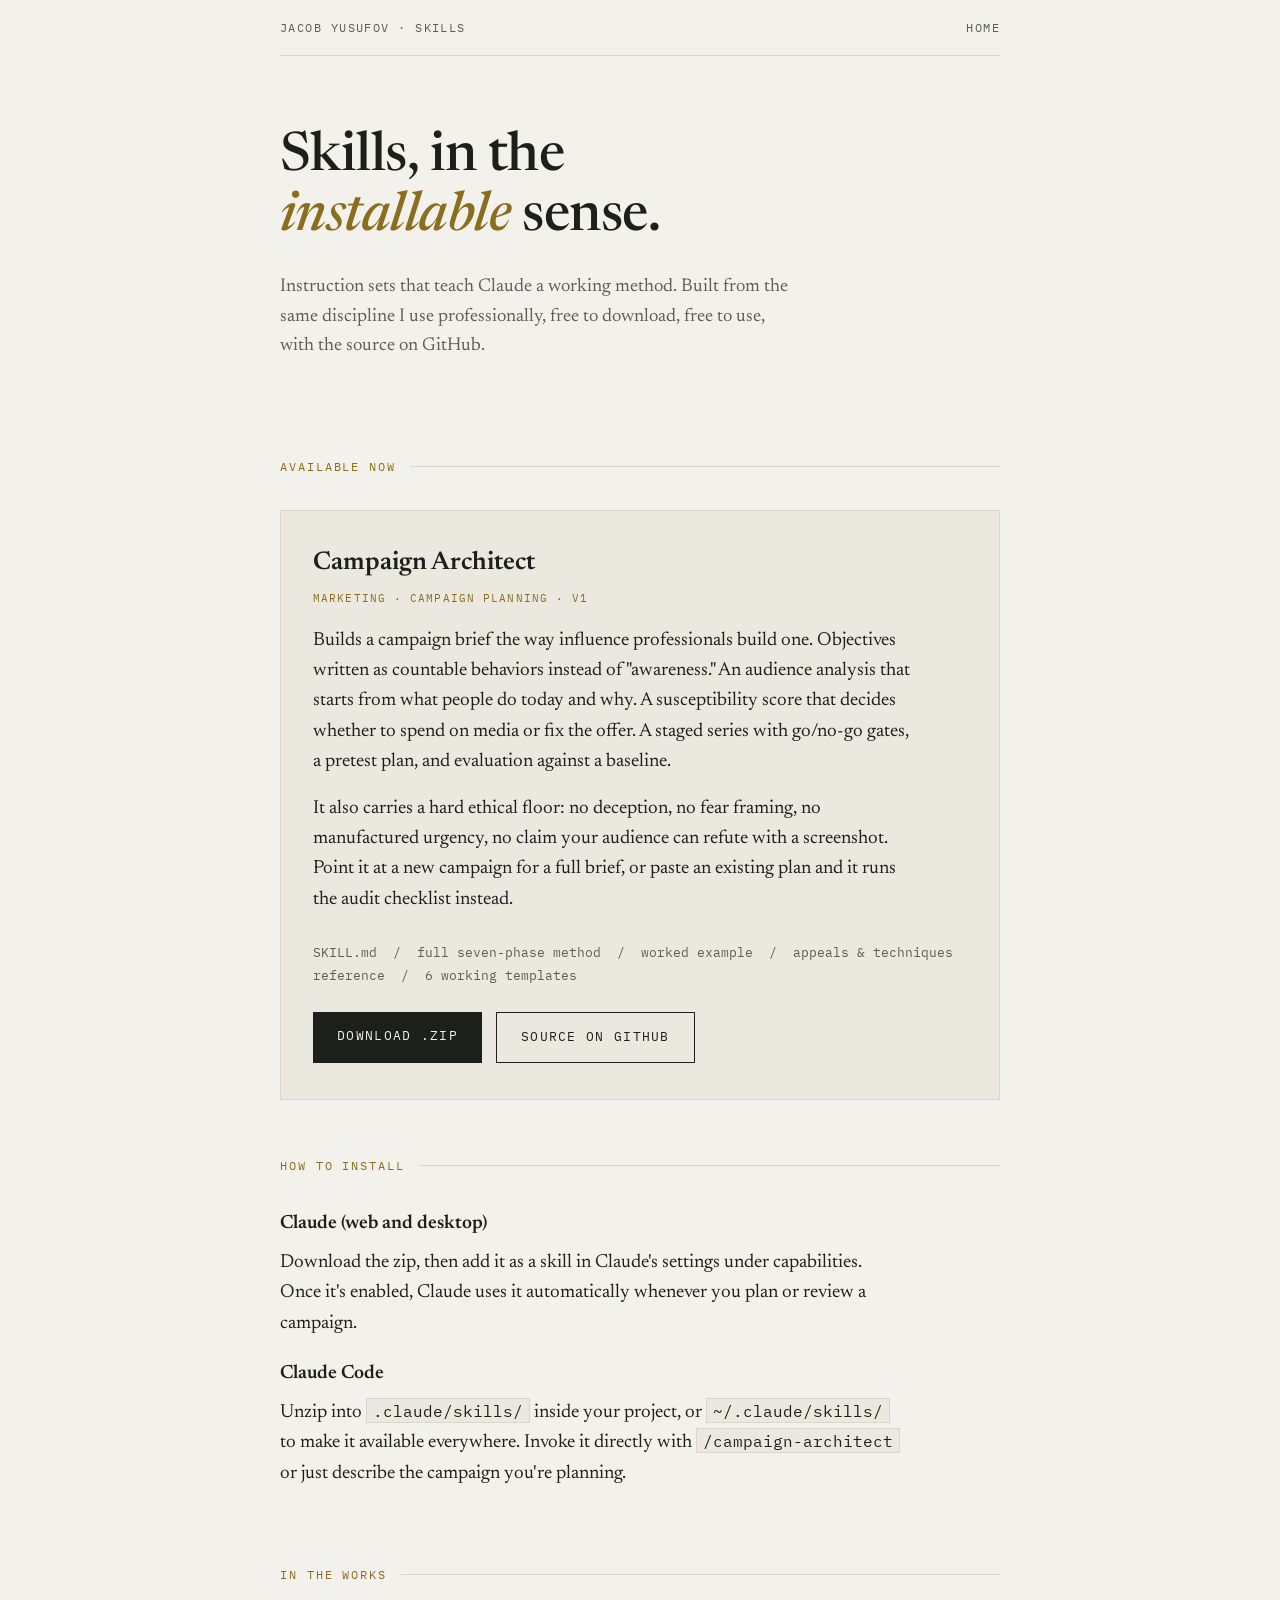
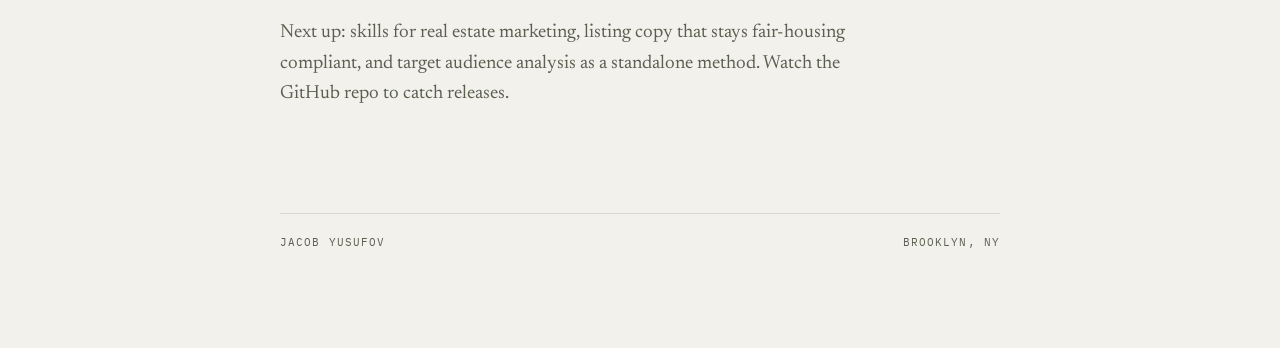
==== skills.html @ b55a3451 "Add files via upload" ====
<!doctype html>
<html lang="en">
<head>
<meta charset="utf-8">
<meta name="viewport" content="width=device-width, initial-scale=1">
<title>Skills | Jacob Yusufov</title>
<meta name="description" content="Free, installable Claude skills by Jacob Yusufov. Marketing and campaign methodology built on target audience analysis.">
<link rel="canonical" href="https://jacobyusufov.com/skills.html">
<meta property="og:type" content="website">
<meta property="og:title" content="Skills | Jacob Yusufov">
<meta property="og:description" content="Free, installable Claude skills built on real influence methodology.">
<meta property="og:url" content="https://jacobyusufov.com/skills.html">
<link rel="icon" href="data:image/svg+xml,%3Csvg xmlns='http://www.w3.org/2000/svg' viewBox='0 0 100 100'%3E%3Crect width='100' height='100' fill='%231D1F1A'/%3E%3Ctext x='50' y='68' font-size='52' text-anchor='middle' fill='%23C6A840' font-family='Georgia,serif'%3EJY%3C/text%3E%3C/svg%3E">
<link rel="stylesheet" href="https://fonts.googleapis.com/css2?family=Newsreader:ital,opsz,wght@0,6..72,400;0,6..72,500;0,6..72,600;1,6..72,400&family=IBM+Plex+Mono:wght@400;500&display=swap">
<style>
  :root {
    --paper: #F2F1EB;
    --ink: #1D1F1A;
    --muted: #5A5F50;
    --line: #D9D7CA;
    --brass: #8A6D1F;
    --card: #EBE9DF;
    color-scheme: light dark;
  }
  @media (prefers-color-scheme: dark) {
    :root {
      --paper: #171912;
      --ink: #E8E6DB;
      --muted: #A8AB9B;
      --line: #32352B;
      --brass: #C6A840;
      --card: #1E211A;
    }
  }

  body {
    margin: 0;
    background: var(--paper);
    color: var(--ink);
    font-family: "Newsreader", Georgia, "Times New Roman", serif;
    font-size: 19px;
    line-height: 1.6;
    padding-inline: 24px;
    padding-block: 0 96px;
  }
  .wrap { max-width: 720px; margin: 0 auto; }

  .topbar {
    display: flex;
    justify-content: space-between;
    gap: 16px;
    padding-block: 18px;
    border-bottom: 1px solid var(--line);
    font-family: "IBM Plex Mono", "Courier New", monospace;
    font-size: 12px;
    letter-spacing: 0.12em;
    text-transform: uppercase;
    color: var(--muted);
  }
  .topbar .dot { color: var(--brass); }
  .topbar a { color: var(--muted); text-decoration: none; }
  .topbar a:hover { color: var(--brass); }

  .hero { padding-block: 72px 48px; }
  .hero h1 {
    font-size: clamp(2.2rem, 6vw, 3.4rem);
    font-weight: 500;
    line-height: 1.1;
    letter-spacing: -0.01em;
    margin: 0 0 24px;
    text-wrap: balance;
    max-width: 18ch;
  }
  .hero h1 em { font-style: italic; color: var(--brass); }
  .hero .lede { font-size: 1.16rem; color: var(--muted); max-width: 52ch; margin: 0; }

  section { padding-block: 48px 8px; }
  .eyebrow {
    display: flex;
    align-items: center;
    gap: 14px;
    font-family: "IBM Plex Mono", "Courier New", monospace;
    font-size: 12px;
    letter-spacing: 0.16em;
    text-transform: uppercase;
    color: var(--brass);
    margin-bottom: 34px;
  }
  .eyebrow::after { content: ""; flex: 1; height: 1px; background: var(--line); }

  .skill {
    border: 1px solid var(--line);
    background: var(--card);
    padding: 32px 32px 36px;
  }
  .skill h2 {
    font-size: 1.6rem;
    font-weight: 600;
    margin: 0 0 6px;
  }
  .skill .tag {
    font-family: "IBM Plex Mono", "Courier New", monospace;
    font-size: 11px;
    letter-spacing: 0.1em;
    text-transform: uppercase;
    color: var(--brass);
    display: block;
    margin-bottom: 18px;
  }
  .skill p { margin: 0 0 16px; max-width: 60ch; }
  .skill p:last-of-type { margin-bottom: 26px; }
  .contents {
    font-family: "IBM Plex Mono", "Courier New", monospace;
    font-size: 12.5px;
    color: var(--muted);
    line-height: 1.8;
    margin: 0 0 26px;
  }
  .btnrow { display: flex; gap: 14px; flex-wrap: wrap; }
  .btn {
    display: inline-block;
    font-family: "IBM Plex Mono", "Courier New", monospace;
    font-size: 13px;
    letter-spacing: 0.1em;
    text-transform: uppercase;
    padding: 14px 24px;
    text-decoration: none;
    transition: background 0.15s ease;
  }
  .btn.primary { color: var(--paper); background: var(--ink); }
  .btn.primary:hover { background: var(--brass); }
  .btn.ghost { color: var(--ink); border: 1px solid var(--ink); }
  .btn.ghost:hover { border-color: var(--brass); color: var(--brass); }
  .btn:focus-visible { outline: 2px solid var(--brass); outline-offset: 3px; }

  .install h3 {
    font-size: 1.2rem;
    font-weight: 600;
    margin: 0 0 8px;
  }
  .install p { max-width: 62ch; margin: 0 0 20px; }
  code {
    font-family: "IBM Plex Mono", "Courier New", monospace;
    font-size: 0.85em;
    background: var(--card);
    border: 1px solid var(--line);
    padding: 1px 6px;
  }

  .coming p { max-width: 62ch; margin: 0; color: var(--muted); }

  footer {
    margin-top: 96px;
    padding-top: 20px;
    border-top: 1px solid var(--line);
    font-family: "IBM Plex Mono", "Courier New", monospace;
    font-size: 11px;
    letter-spacing: 0.1em;
    text-transform: uppercase;
    color: var(--muted);
    display: flex;
    justify-content: space-between;
    gap: 16px;
    flex-wrap: wrap;
  }

  @media (prefers-reduced-motion: reduce) { .btn { transition: none; } }
</style>
</head>
<body>

<div class="wrap">

  <div class="topbar">
    <span><a href="index.html">Jacob Yusufov</a> <span class="dot">&middot;</span> Skills</span>
    <span><a href="index.html">Home</a></span>
  </div>

  <div class="hero">
    <h1>Skills, in the <em>installable</em> sense.</h1>
    <p class="lede">Instruction sets that teach Claude a working method. Built from the same discipline I use professionally, free to download, free to use, with the source on GitHub.</p>
  </div>

  <section>
    <div class="eyebrow">Available now</div>
    <div class="skill">
      <h2>Campaign Architect</h2>
      <span class="tag">Marketing &middot; Campaign planning &middot; v1</span>
      <p>Builds a campaign brief the way influence professionals build one. Objectives written as countable behaviors instead of "awareness." An audience analysis that starts from what people do today and why. A susceptibility score that decides whether to spend on media or fix the offer. A staged series with go/no-go gates, a pretest plan, and evaluation against a baseline.</p>
      <p>It also carries a hard ethical floor: no deception, no fear framing, no manufactured urgency, no claim your audience can refute with a screenshot. Point it at a new campaign for a full brief, or paste an existing plan and it runs the audit checklist instead.</p>
      <div class="contents">SKILL.md &nbsp;/&nbsp; full seven-phase method &nbsp;/&nbsp; worked example &nbsp;/&nbsp; appeals &amp; techniques reference &nbsp;/&nbsp; 6 working templates</div>
      <div class="btnrow">
        <a class="btn primary" href="downloads/campaign-architect.zip" download>Download .zip</a>
        <a class="btn ghost" href="https://github.com/jakovskyy/skills">Source on GitHub</a>
      </div>
    </div>
  </section>

  <section class="install">
    <div class="eyebrow">How to install</div>
    <h3>Claude (web and desktop)</h3>
    <p>Download the zip, then add it as a skill in Claude's settings under capabilities. Once it's enabled, Claude uses it automatically whenever you plan or review a campaign.</p>
    <h3>Claude Code</h3>
    <p>Unzip into <code>.claude/skills/</code> inside your project, or <code>~/.claude/skills/</code> to make it available everywhere. Invoke it directly with <code>/campaign-architect</code> or just describe the campaign you're planning.</p>
  </section>

  <section class="coming">
    <div class="eyebrow">In the works</div>
    <p>Next up: skills for real estate marketing, listing copy that stays fair-housing compliant, and target audience analysis as a standalone method. Watch the GitHub repo to catch releases.</p>
  </section>

  <footer>
    <span>Jacob Yusufov</span>
    <span>Brooklyn, NY</span>
  </footer>

</div>

</body>
</html>
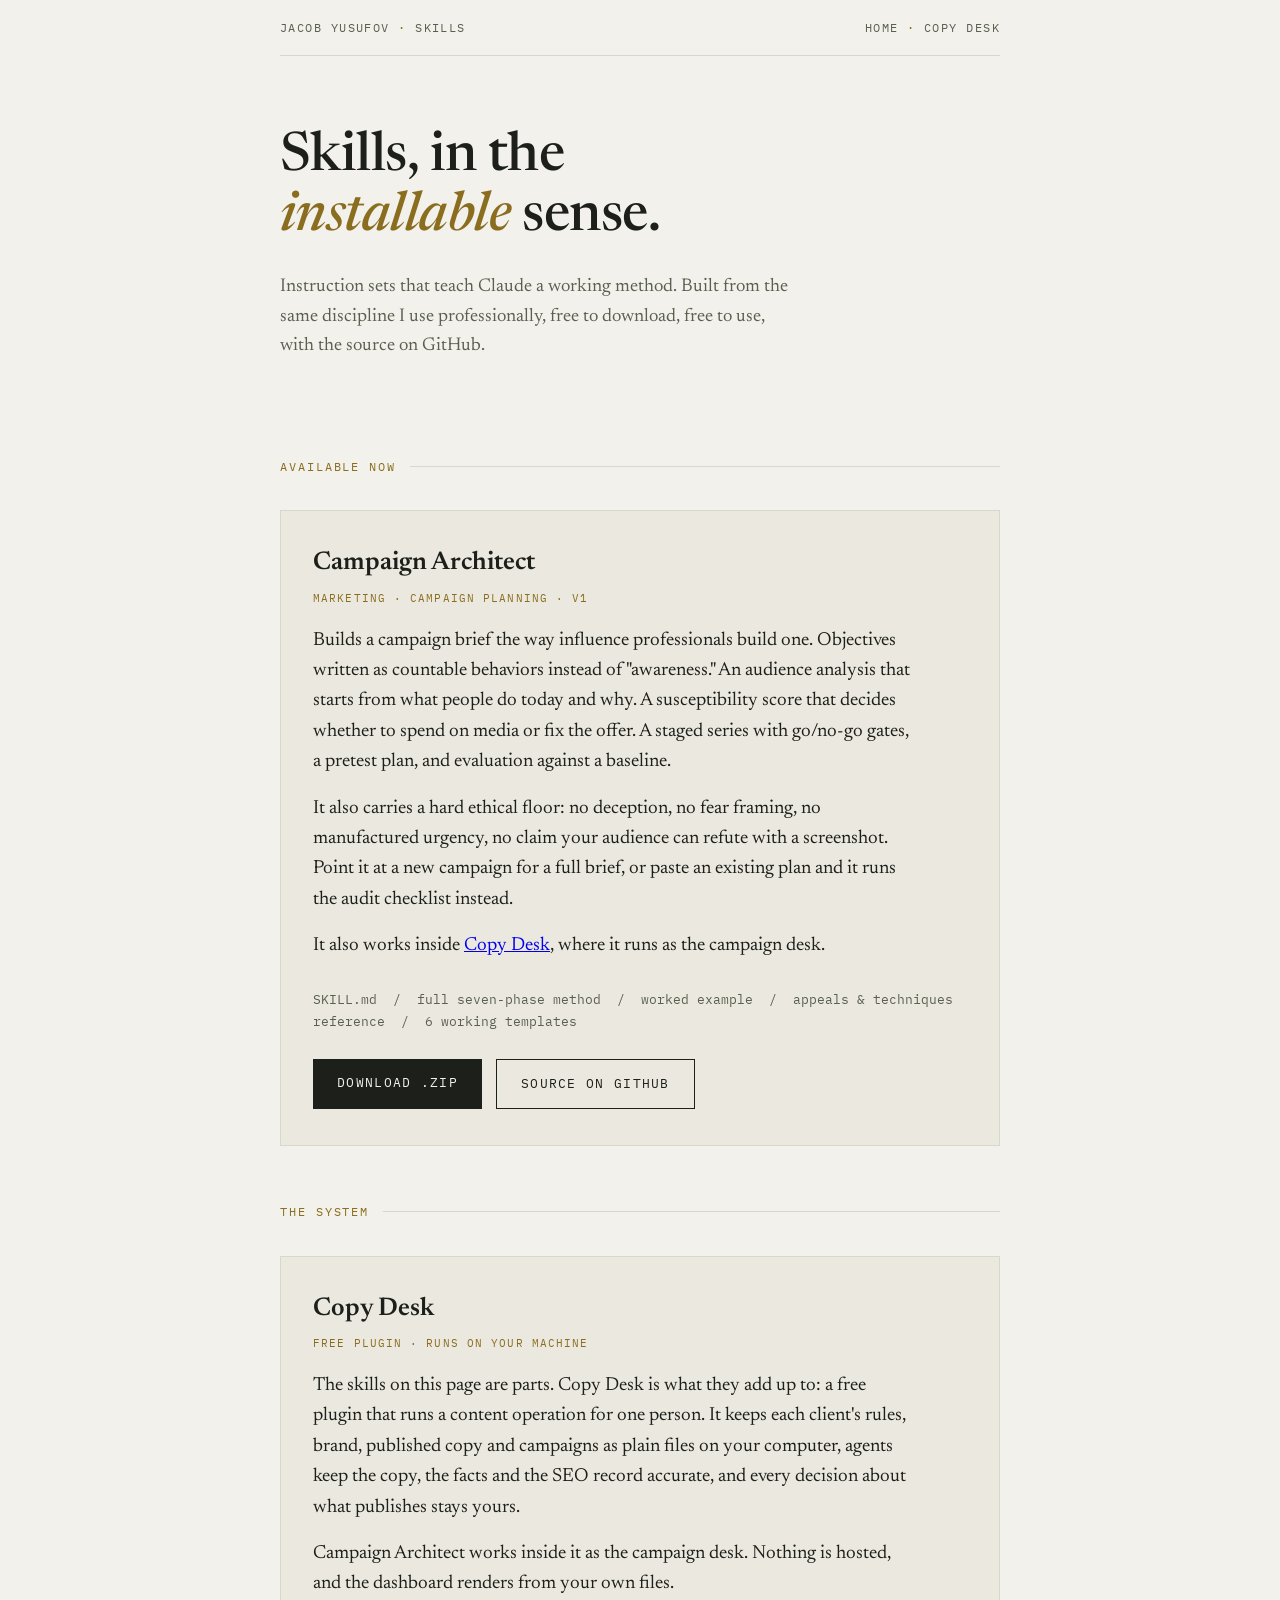
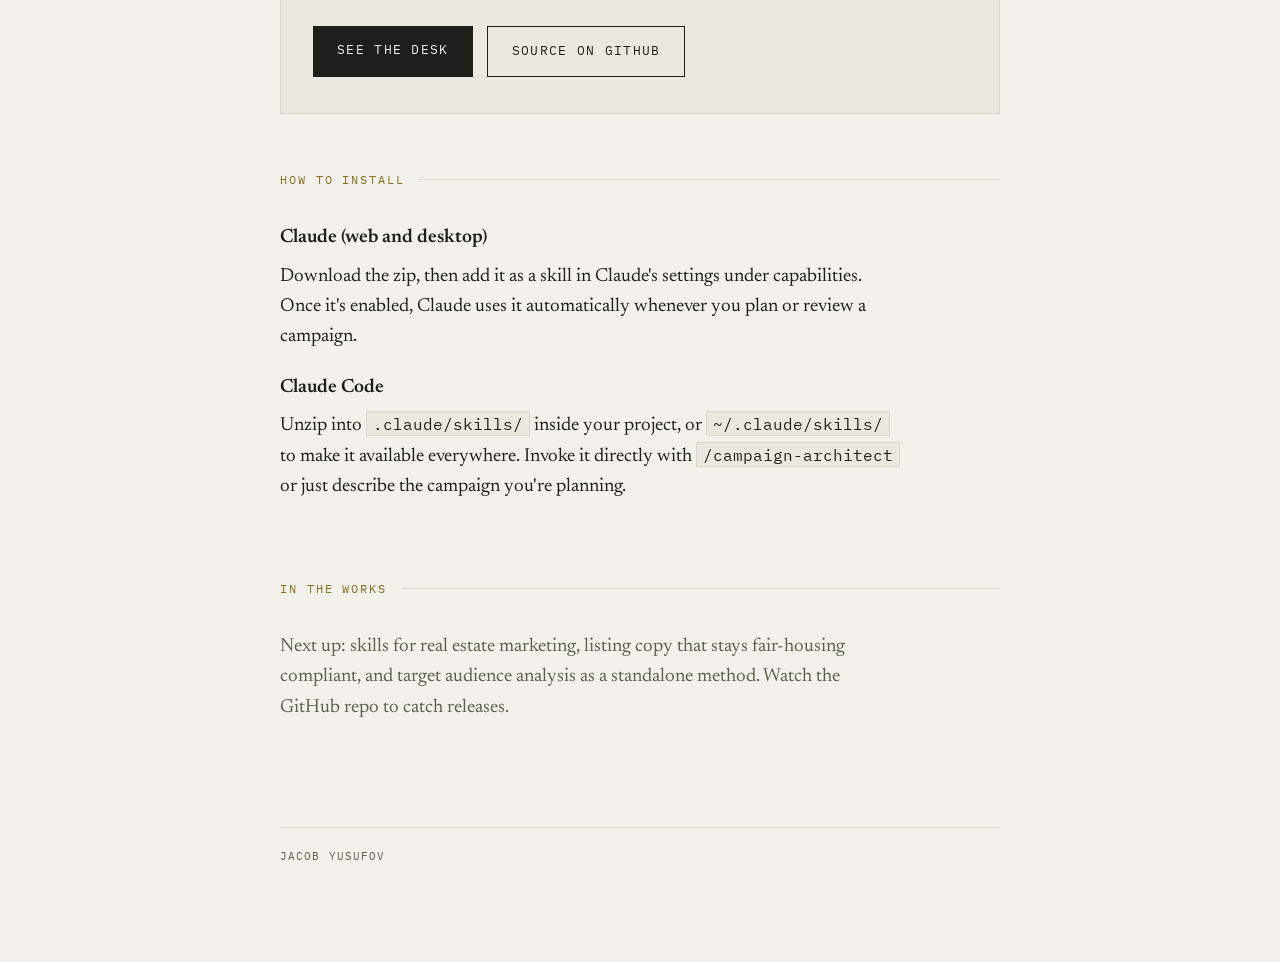
==== commit 3ffc50ef: "Add files via upload" ====
--- a/skills.html
+++ b/skills.html
@@ -173,7 +173,7 @@
 
   <div class="topbar">
     <span><a href="index.html">Jacob Yusufov</a> <span class="dot">&middot;</span> Skills</span>
-    <span><a href="index.html">Home</a></span>
+    <span><a href="index.html">Home</a> <span class="dot">&middot;</span> <a href="copydesk/index.html">Copy Desk</a></span>
   </div>
 
   <div class="hero">
@@ -188,6 +188,7 @@
       <span class="tag">Marketing &middot; Campaign planning &middot; v1</span>
       <p>Builds a campaign brief the way influence professionals build one. Objectives written as countable behaviors instead of "awareness." An audience analysis that starts from what people do today and why. A susceptibility score that decides whether to spend on media or fix the offer. A staged series with go/no-go gates, a pretest plan, and evaluation against a baseline.</p>
       <p>It also carries a hard ethical floor: no deception, no fear framing, no manufactured urgency, no claim your audience can refute with a screenshot. Point it at a new campaign for a full brief, or paste an existing plan and it runs the audit checklist instead.</p>
+      <p>It also works inside <a href="copydesk/index.html">Copy Desk</a>, where it runs as the campaign desk.</p>
       <div class="contents">SKILL.md &nbsp;/&nbsp; full seven-phase method &nbsp;/&nbsp; worked example &nbsp;/&nbsp; appeals &amp; techniques reference &nbsp;/&nbsp; 6 working templates</div>
       <div class="btnrow">
         <a class="btn primary" href="downloads/campaign-architect.zip" download>Download .zip</a>
@@ -196,6 +197,20 @@
     </div>
   </section>
 
+  <section>
+    <div class="eyebrow">The system</div>
+    <div class="skill">
+      <h2>Copy Desk</h2>
+      <span class="tag">Free plugin &middot; Runs on your machine</span>
+      <p>The skills on this page are parts. Copy Desk is what they add up to: a free plugin that runs a content operation for one person. It keeps each client's rules, brand, published copy and campaigns as plain files on your computer, agents keep the copy, the facts and the SEO record accurate, and every decision about what publishes stays yours.</p>
+      <p>Campaign Architect works inside it as the campaign desk. Nothing is hosted, and the dashboard renders from your own files.</p>
+      <div class="btnrow">
+        <a class="btn primary" href="copydesk/index.html">See the desk</a>
+        <a class="btn ghost" href="https://github.com/jakovskyy/skills">Source on GitHub</a>
+      </div>
+    </div>
+  </section>
+
   <section class="install">
     <div class="eyebrow">How to install</div>
     <h3>Claude (web and desktop)</h3>
@@ -211,7 +226,6 @@
 
   <footer>
     <span>Jacob Yusufov</span>
-    <span>Brooklyn, NY</span>
   </footer>
 
 </div>
